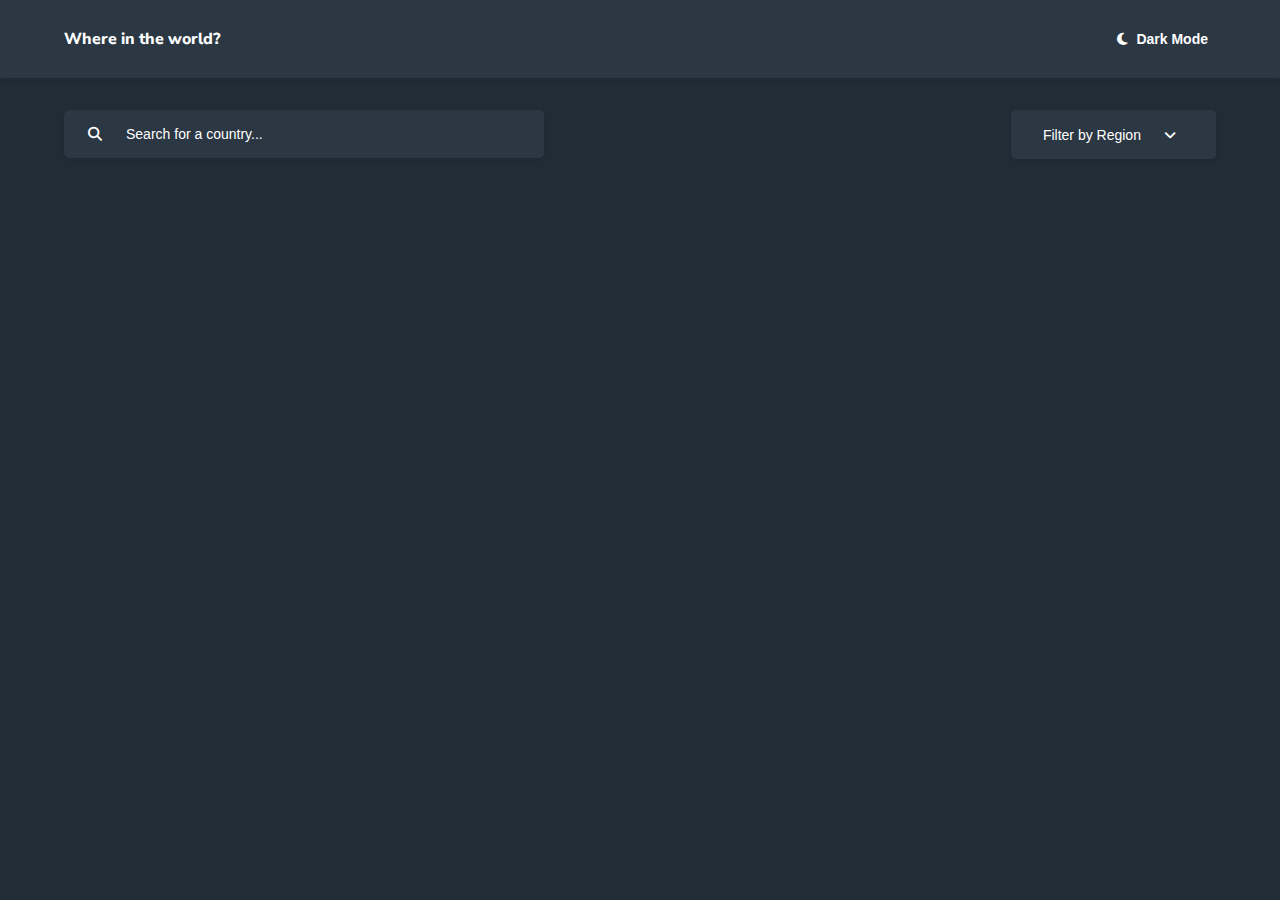
==== index.html @ b2b348e2 "perfected the ui" ====
<!DOCTYPE html>
<html lang="en">
<head>
    <meta charset="UTF-8">
    <meta http-equiv="X-UA-Compatible" content="IE=edge">
    <meta name="viewport" content="width=device-width, initial-scale=1.0">
    <link rel="stylesheet" href="https://cdnjs.cloudflare.com/ajax/libs/font-awesome/6.1.1/css/all.min.css">
    <link rel="stylesheet" href="./styles/rest_countries.css">
    <title>rest-countries-api-with-color-theme-switcher</title>
</head>
<body>

    <nav>
        <h2>Where in the world?</h2>
        <div class="switch-mode">
            <!-- <button type="button" class="light-btn"><i class="fa-regular fa-sun"></i>Light Mode</button> -->
            <button type="button" class="light-btn" ><i class=" fa-solid fa-moon"></i>Dark Mode</button>
        </div>
    </nav>

    <main>
        
        <section class="search-filter">

            <div class="search-wrapper">

                <i  class=" fa-solid fa-magnifying-glass"></i>

                <input type="search" placeholder="Search for a country..." class="search-for-country" value=""/>

            </div>

            <div class="filter-wrap">

                <button type="menu" id="filter_button">Filter by Region <i class="fa-solid fa-angle-down"></i></button>

                <ul class="regions">

                    <li><a id="africa">Africa</a></li>
                    <li><a id="america">America</a></li>
                    <li><a id="asia">Asia</a></li>
                    <li><a id="europe">Europe</a></li>
                    <li><a id="oceania">Oceania</a></li>

                </ul>

            </div>

        </section>

        <article class="card-container">

            <div id="card-wrap">

                <!-- <a href="./country.html" class="card">
                    <div class="card-flag">

                        <img src="" alt="country's flag" class="" />
            
                    </div>

                    <div class="country-details">

                        <h4>Germany</h4>
                        <p><strong>Population</strong>: 222222</p>
                        <p><strong>Region</strong>: </p>
                        <p><strong>Capital</strong>: </p>
                    </div>
                </a> -->
                
            </div>
        </article>
    </main>
    <script src="./js/script.js"></script>
    <script src="./js/light-mode.js"></script>
</body>
</html>
---- styles/rest_countries.css ----
@import url('https://fonts.googleapis.com/css2?family=Nunito+Sans:opsz,wght@6..12,300;6..12,600;6..12,800&display=swap');
*{
    padding: 0;
    margin: 0;
    box-sizing: border-box;
}

button{
    cursor: pointer;
    font-size: 14px;
}

body{
    font-size:14px;
    font-weight: 300;
    font-family: 'Nunito Sans', sans-serif;
    color: var(--White);
    background-color: #202d36;

    /* background-color: var(--VeryLightGray);
    color: var(--VeryDarkBlueLm); */

   
}

/* Light MODE  */

body.light{
    background-color:var(--VeryLightGray);
    color:var(--VeryDarkBlueLm) !important;
}

body.light .back-btn, body.light .border-btns a, body.light .back-btn i{
    background-color:var(--White);
    color: var(--VeryDarkBlueLm)!important;
}


body.light ::placeholder,
body.light .search-wrapper, 
body.light .search-wrapper input,
body.light nav, body.light button,
body.light .regions li a,
body.light .search-wrapper i, 
body.light .card, body.light #filter_button, 
body.light .regions {
    background-color: var(--White);
}

body.light .light-btn, body.light i,
body.light .card, body.light #filter_button,
body.light .search-wrapper, body.light .regions,
body.light .regions li a{
    color: var(--VeryDarkBlueLm)!important;
}

body.light ::placeholder, 
body.light .search-wrapper i,
body.light .search-wrapper input{
    color: var(--DarkGray) !important;

}


body.light #filter_button i{
    color:var(--VeryDarkBlueLm);
}

body.light main{
    
}



/* -------------------------------------- */

:root{
    --DarkBlue: hsl(209, 23%, 22%); /*(Dark Mode Elments) */
    --VeryDarkBlue: hsl(207, 26%, 17%); /* (Dark Mode Background) */
    --VeryDarkBlueLm: hsl(200, 15%, 8%); /* (Light Mode Text) */
    --DarkGray: hsl(0, 0%, 52%); /*(Light Mode Input) */
    --VeryLightGray: hsl(0, 0%, 98%); /* (Light Mode Background) */
    --White: hsl(0, 0%, 100%); /* (Dark Mode Text & Light Mode Elements)*/
}

a{
    /* color: var(--VeryDarkBlueLm); */

    text-decoration: none;
    box-shadow: 0 .125rem .25rem rgba(0,0,0,.075);
    background-color: var(--DarkBlue);

    /* background-color: var(--White); */
    border-radius: 3px;
}

/* .light-btn i{
    background-color: var(--White);
    color: var(--DarkBlue);
} */

a, i, .light-btn, .search-wrapper input, #filter_button, ::placeholder, .card, .regions li{
    color:var(--White);
}


nav{
    padding: 1rem 5%;
    margin:0 0 2rem;
    align-items: center;
}

nav, .search-wrapper, #filter_button, .regions, .card{
    background-color: #2b3743;
    /* background-color: var(--White); */
    box-shadow: 0 .125rem .25rem rgba(0, 0, 0, .075);
}

nav, .search-filter,#card-wrap, .main-container{
    display: flex;
    justify-content: space-between;
}

nav h2{
    font-weight: 800;
    font-size: 1rem;
}

i{
    /* color: var(--VeryDarkBlueLm); */

    font-weight: 600;
    background-color: transparent;
    padding: .5rem;
    border: none;
}

.light-btn{
    /* color: var(--VeryDarkBlueLm); */
    padding: .5rem;
    font-weight: 600;
    border: none;
    background-color: transparent;
}

main{
    width: 90%;
    margin: 2rem auto;
}

.search-filter{
    align-items: flex-start;
    margin-bottom: 2rem;
}

.search-wrapper{
    width: 480px;
    border-radius: 6px;
    display: flex;
    align-items: center;

}

.search-wrapper i{
    padding-left: 1.5rem;
}

.filter-wrap{
    position: relative;
    z-index: 1;
}

.filter-wrap:hover .regions{
    display: block;
}

.search-wrapper input, #filter_button{
    background-color: #2b3743;

    /* background-color: var(--White); */
    padding: 1rem;
    outline: none;
    border: none;
    border-radius:0 5px 5px 0;
    font-size: 14px;
    width: inherit;

}
/* 
LM
::placeholder, .search-wrapper input, .search-wrapper i{
    color: var(--DarkGray);
} */

/* #filter_button i{
    color: var(--VeryDarkBlueLm);
} */
/*  */

#filter_button, .regions li{
   
    /* color: var(--VeryDarkBlueLm); */
    border-radius: 5px;
}

#filter_button{
    margin-bottom: 0.4rem;
    padding: 0.6rem 2rem;
}

#filter_button i{
    padding-left: 1.2rem;
}


.regions{
    list-style-type: none;
    padding: 0.7rem 0;
    position: absolute;
    display: none;
    width: -webkit-fill-available;
    cursor: pointer;
    border-radius: 5px;
}


.regions li{
    padding:.5rem 1rem;
}

.regions li a{
    box-shadow: none;
    font-size: 14px;
}

#card-wrap{
    flex-wrap: wrap;
}

.card{
    border-radius: 5px;
    width: 22%;
    cursor: pointer;
    margin-bottom: 2.5rem;
}

.back-btn, .card{
    /* box-shadow: rgba(50, 50, 93, 0.25) 0px 6px 12px -2px, rgba(0, 0, 0, 0.3) 0px 3px 7px -3px; */
    box-shadow: rgba(0, 0, 0, 0.24) 0px 3px 8px;

}

.card-flag{
    width: 100%;
}

.card-flag img{
    width: inherit;
    height: 150px;
    vertical-align: middle;
    border-radius: 5px 5px 0 0;
}

.country-details{
    padding: 1.5rem 1rem 2rem;
    text-align: left;
}

.country-details h4{
    font-weight: 800;
    margin-bottom: 1.2rem;
}

.country-details p{
    font-size: 14px;
    font-weight: 300;
    padding-bottom: .5rem;
}

.country-details strong{
    font-weight: 600;
}


/* Styles for country.html */

.details-main{
    margin-top: 4rem;
}

.back-btn{
    padding: .5rem 2rem;
}

.main-container{
    align-items: center;
    margin-top: 3rem;
}

.big-flag-container{
    width: 42%;
    height: 310px;
    border: 2px double transparent;
}

.big-flag-container img{
    width: 100%;
}

.country-summary{
    text-align: left;
    width: 45%;
  
}

.country-summary h3{
    padding-left: 1rem;
    font-size: 1.6rem;
    padding-bottom: 1.2rem;
}

.border-cs{
    padding-left: 1rem;
    align-items: center;
}
.border-cs p{
    margin-bottom: .5rem;
}

.c-text, .border-cs, .border-btns{
    display: inline-flex;
}

.c-text{
    justify-content: space-between;
    width: -webkit-fill-available;
    padding-bottom: 1.2rem;
}

.border-btns{
    padding-left: 0.5rem;
    flex-wrap: wrap;
    /* align-items: center; */
}

.border-btns a{
    padding: .4rem 1.5rem;
    margin-right: .5rem;
    margin-bottom: .5rem;
    font-size: 14px;
}


/* Tablet view */

@media (max-width: 800px) {
    .light-btn, .dark-btn{
        padding: .3rem;
    }

    .search-filter{
        flex-wrap: wrap;
    }

    .search-wrapper{
        width: auto;
        margin-bottom: 2rem;
    }

    .card{
        width: 30%;
    }

    .main-container{
        flex-direction: column;
    }

    .big-flag-container, .country-summary{
        width: 65%;
    }


}

@media (min-width: 481px) and (max-width: 600px){
    .card{
        width: 43%;
    }
}

@media (max-width: 481px){

    *{
        font-size: 14px;
    }

    nav{
        justify-content: space-between;
    
    }

    .light-btn, .dark-btn{
        font-weight: 300;
    }

    .search-wrapper, .main-container{
        width: 100%;
    }

    .card, .country-summary{
        width: 85%;
    }

    #card-wrap{
        justify-content: center;
    }

    .search-filter{
        flex-direction: column;
        align-items: flex-start;
    }

    /* Country.html */
    

    .main-container, .country-summary, .c-text{
        flex-direction: column;
    }

    .country-summary{
        margin-top: 3.2rem;
    }

    .country-summary h3, .p1, .p2, .border-cs, .border-btns{
        padding-left: 0;
    }

    .big-flag-container{
        width: inherit;
    }

    .border-cs{
        display: block;
    }

    .border-cs p{
        margin-bottom: 1.5rem;
    }
    /*  */
}
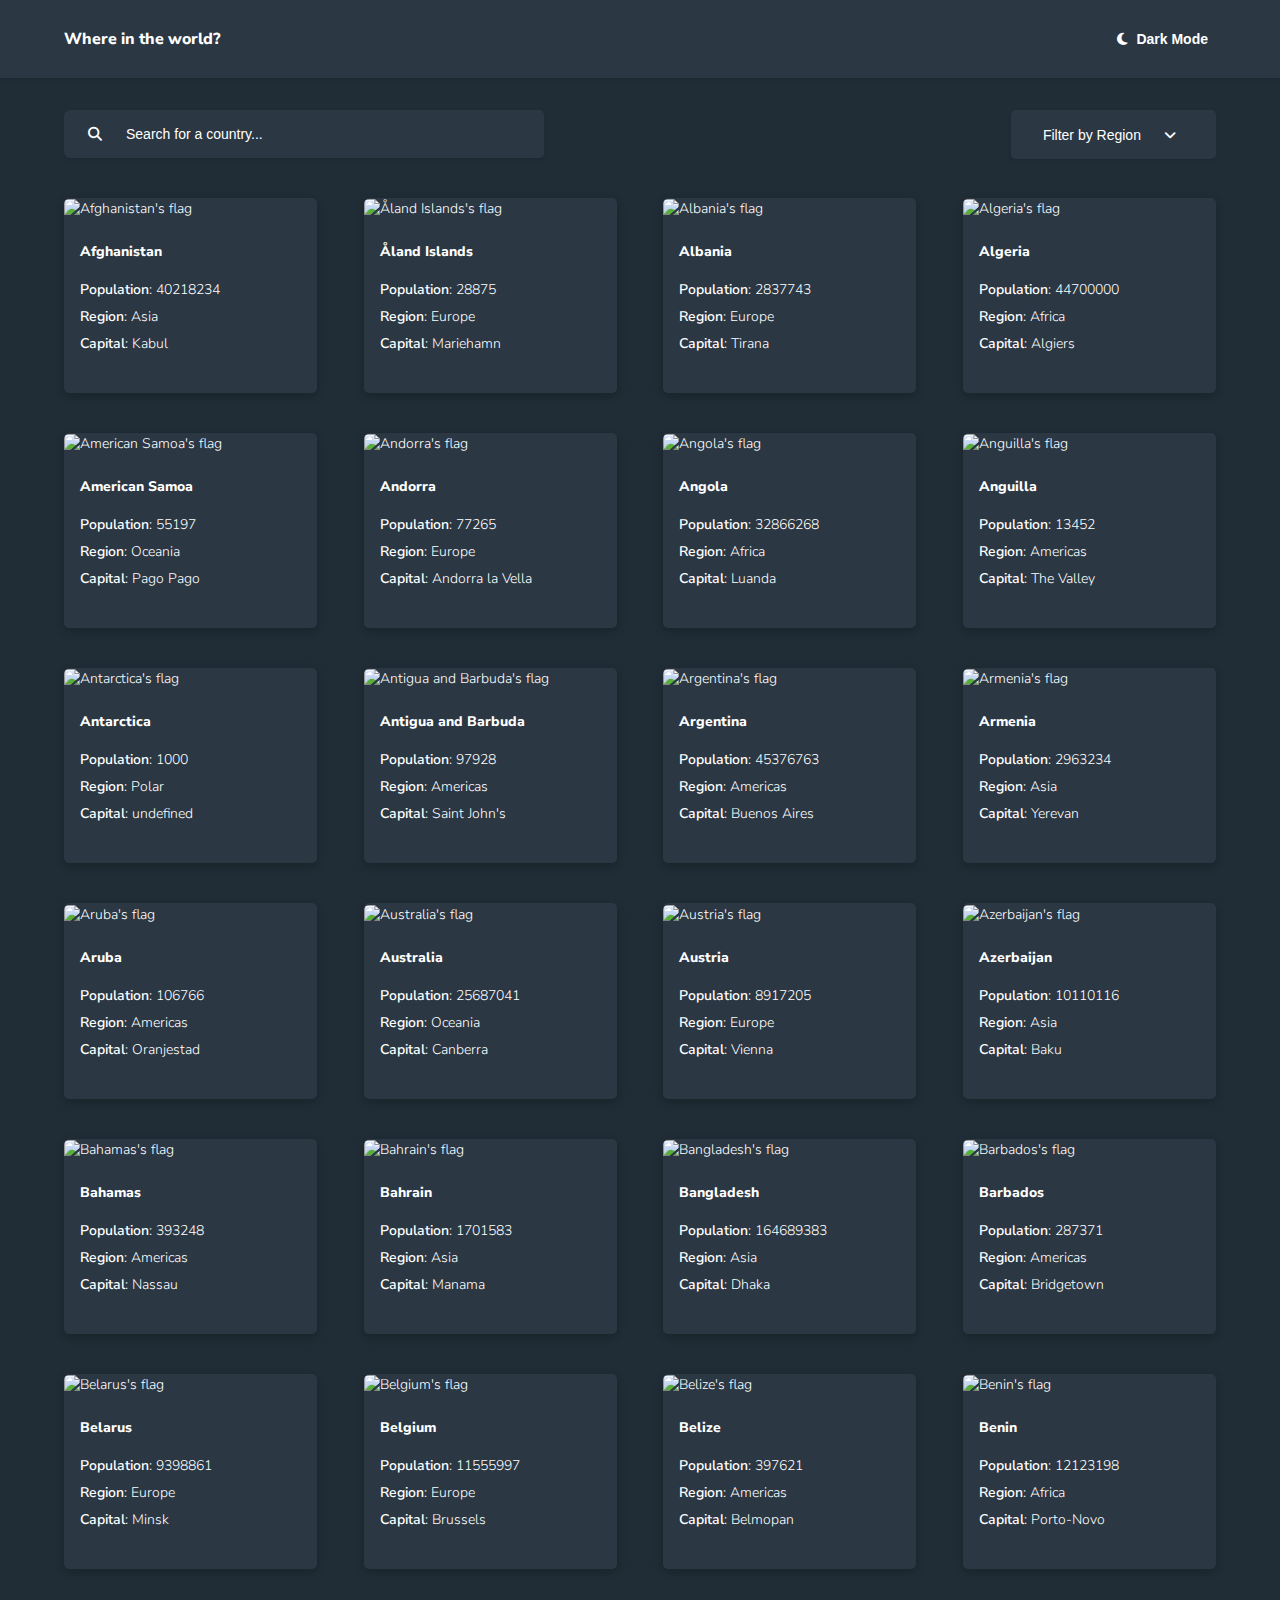
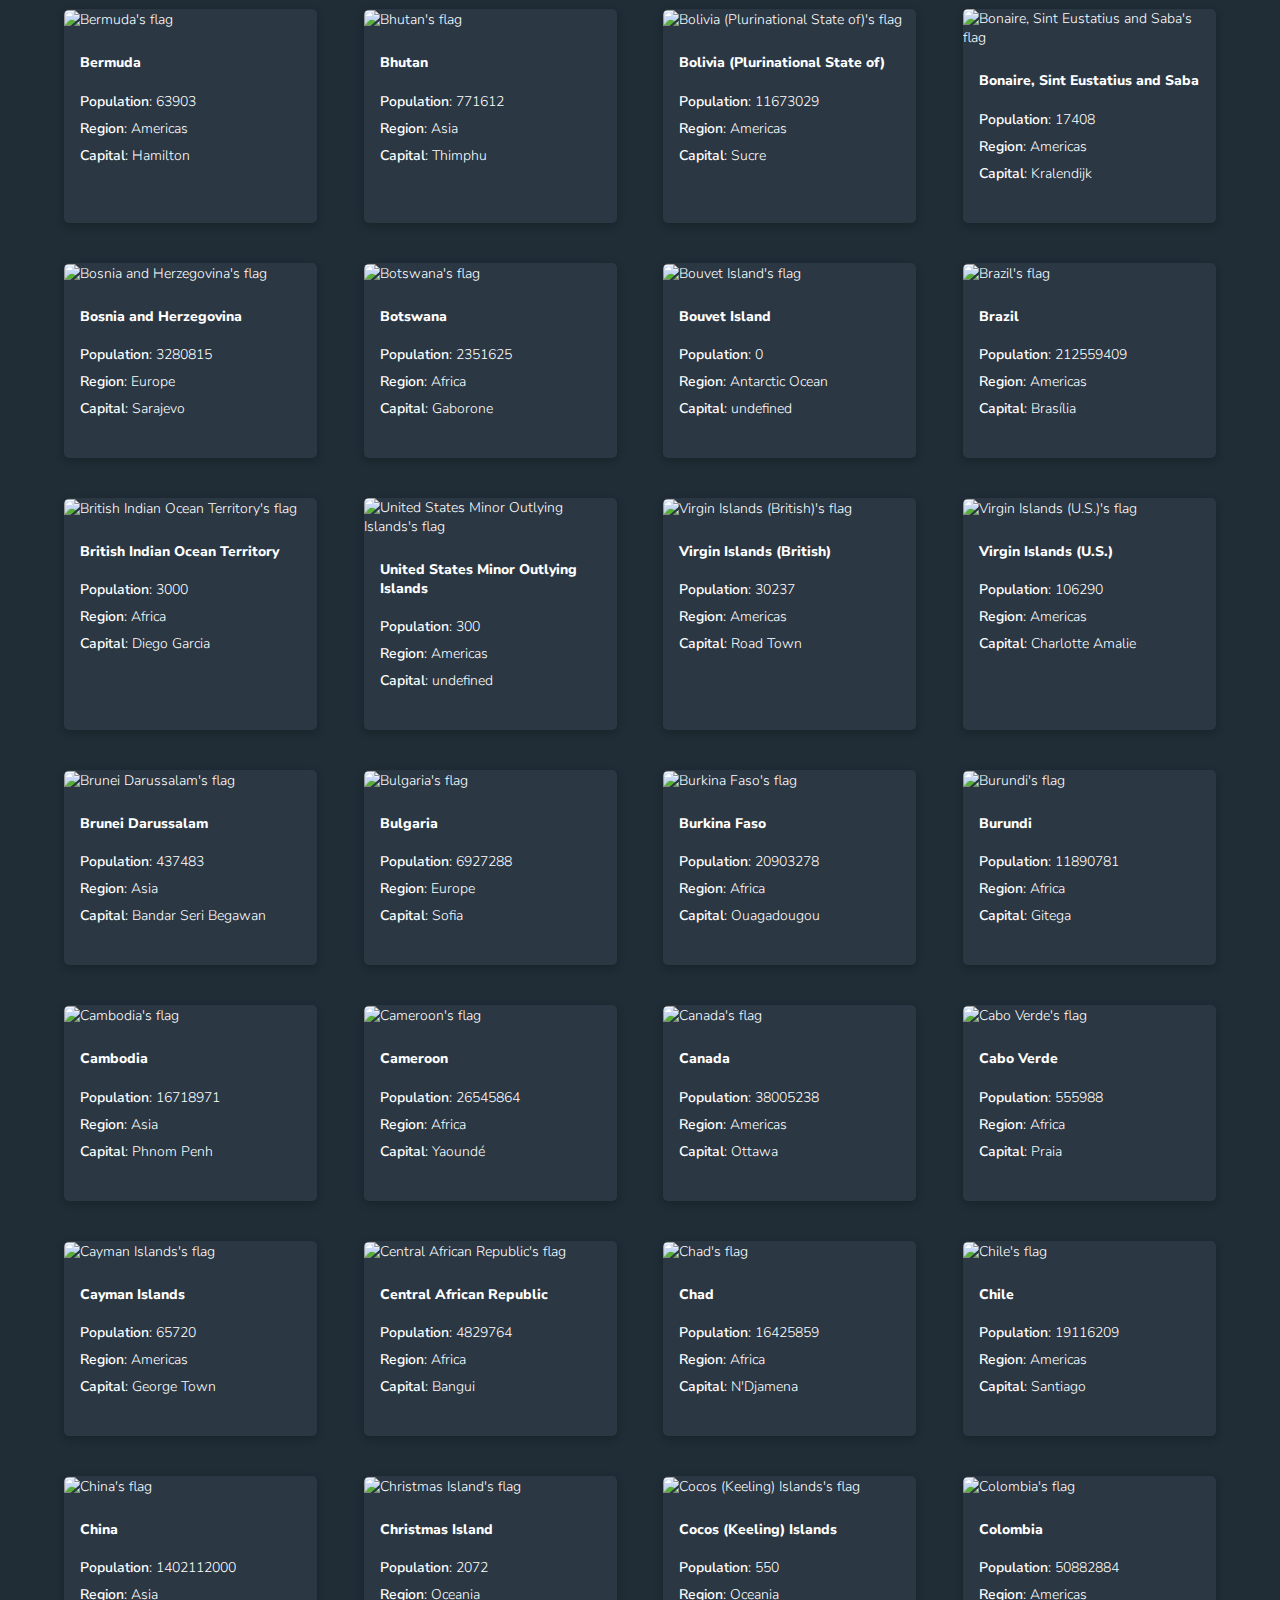
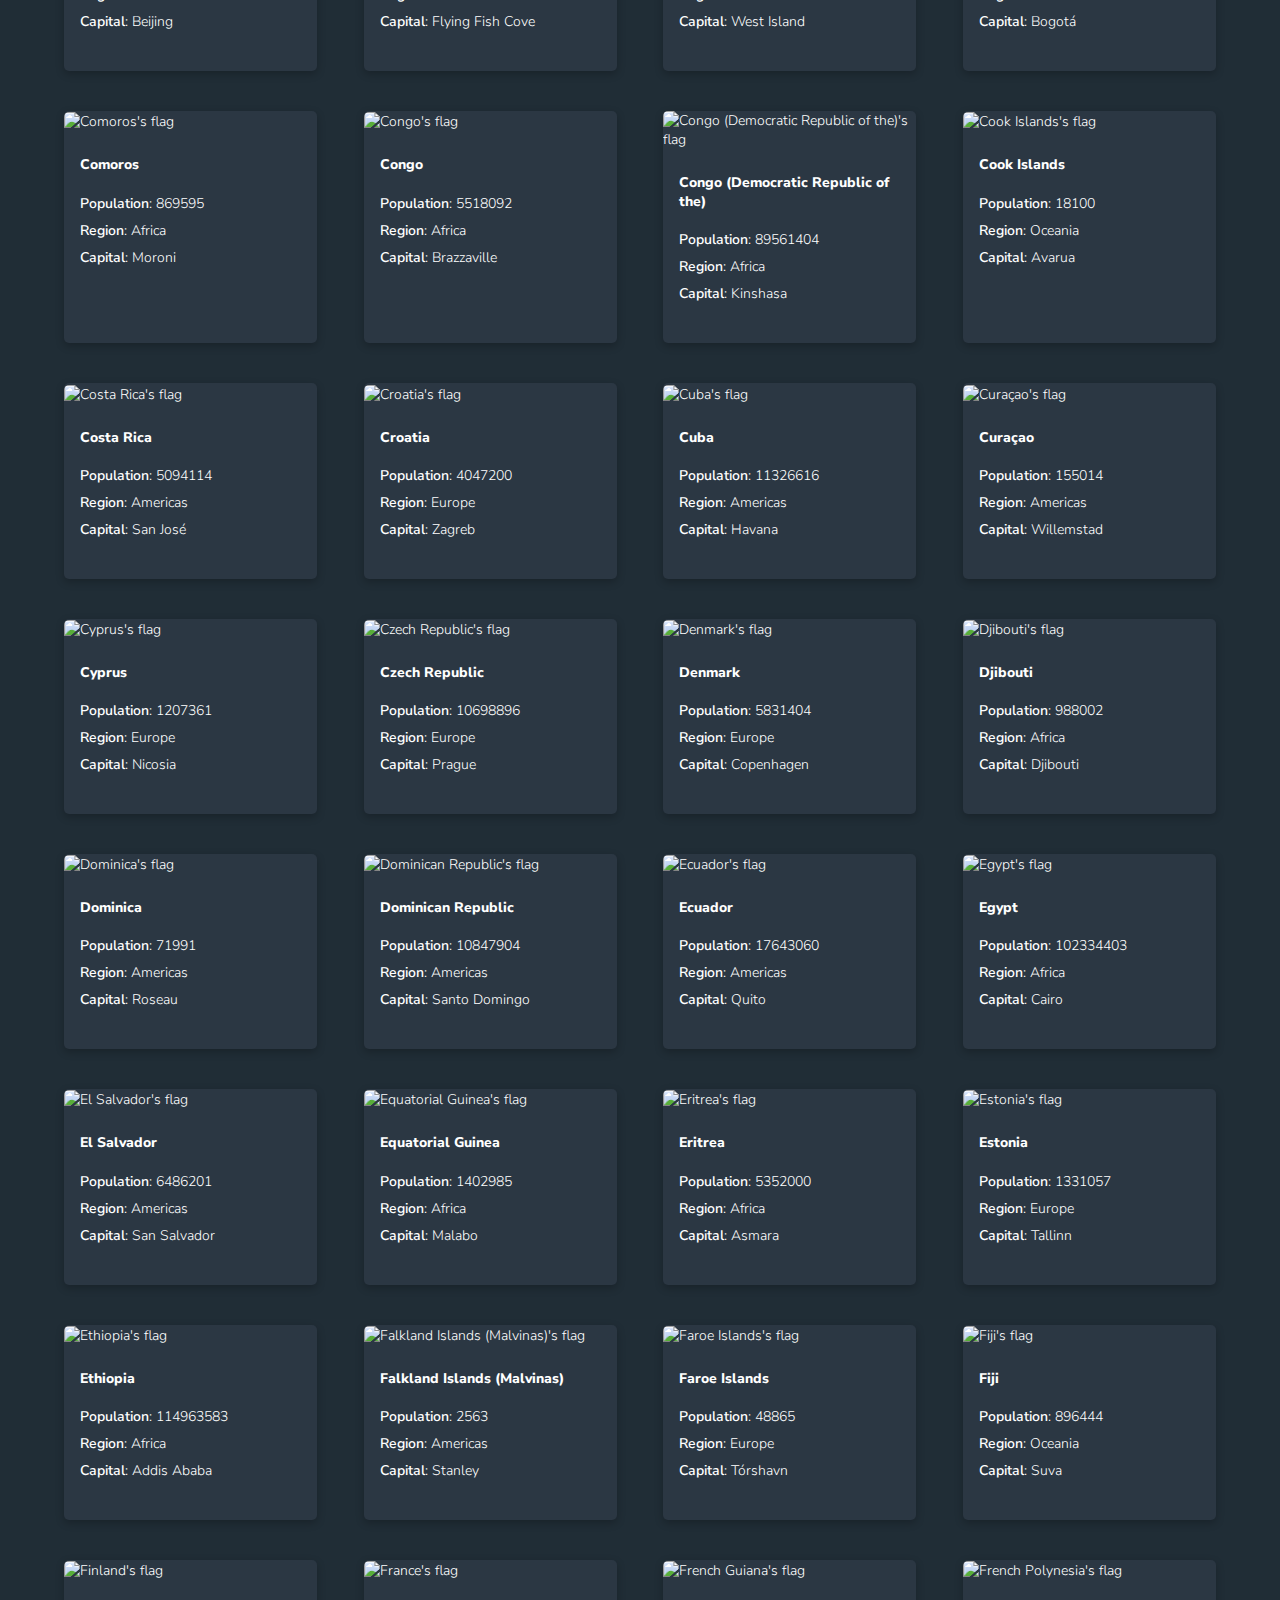
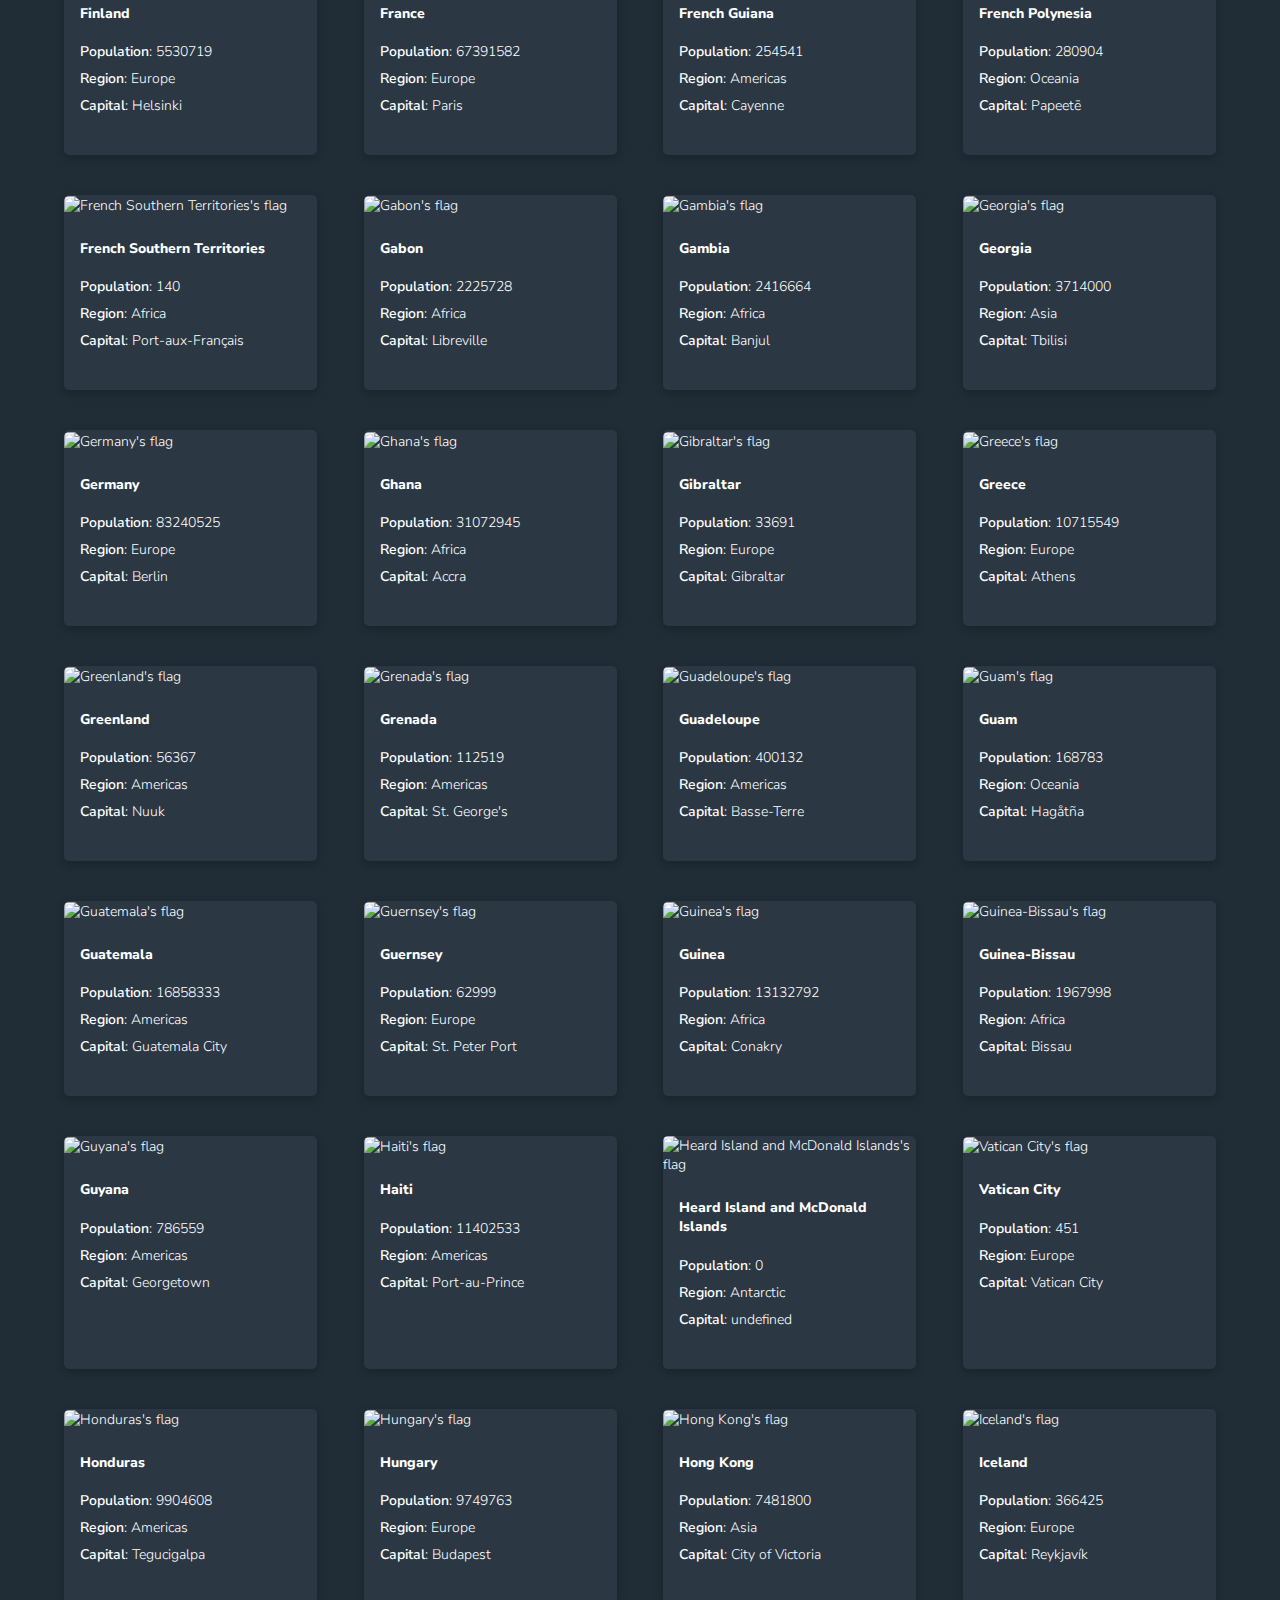
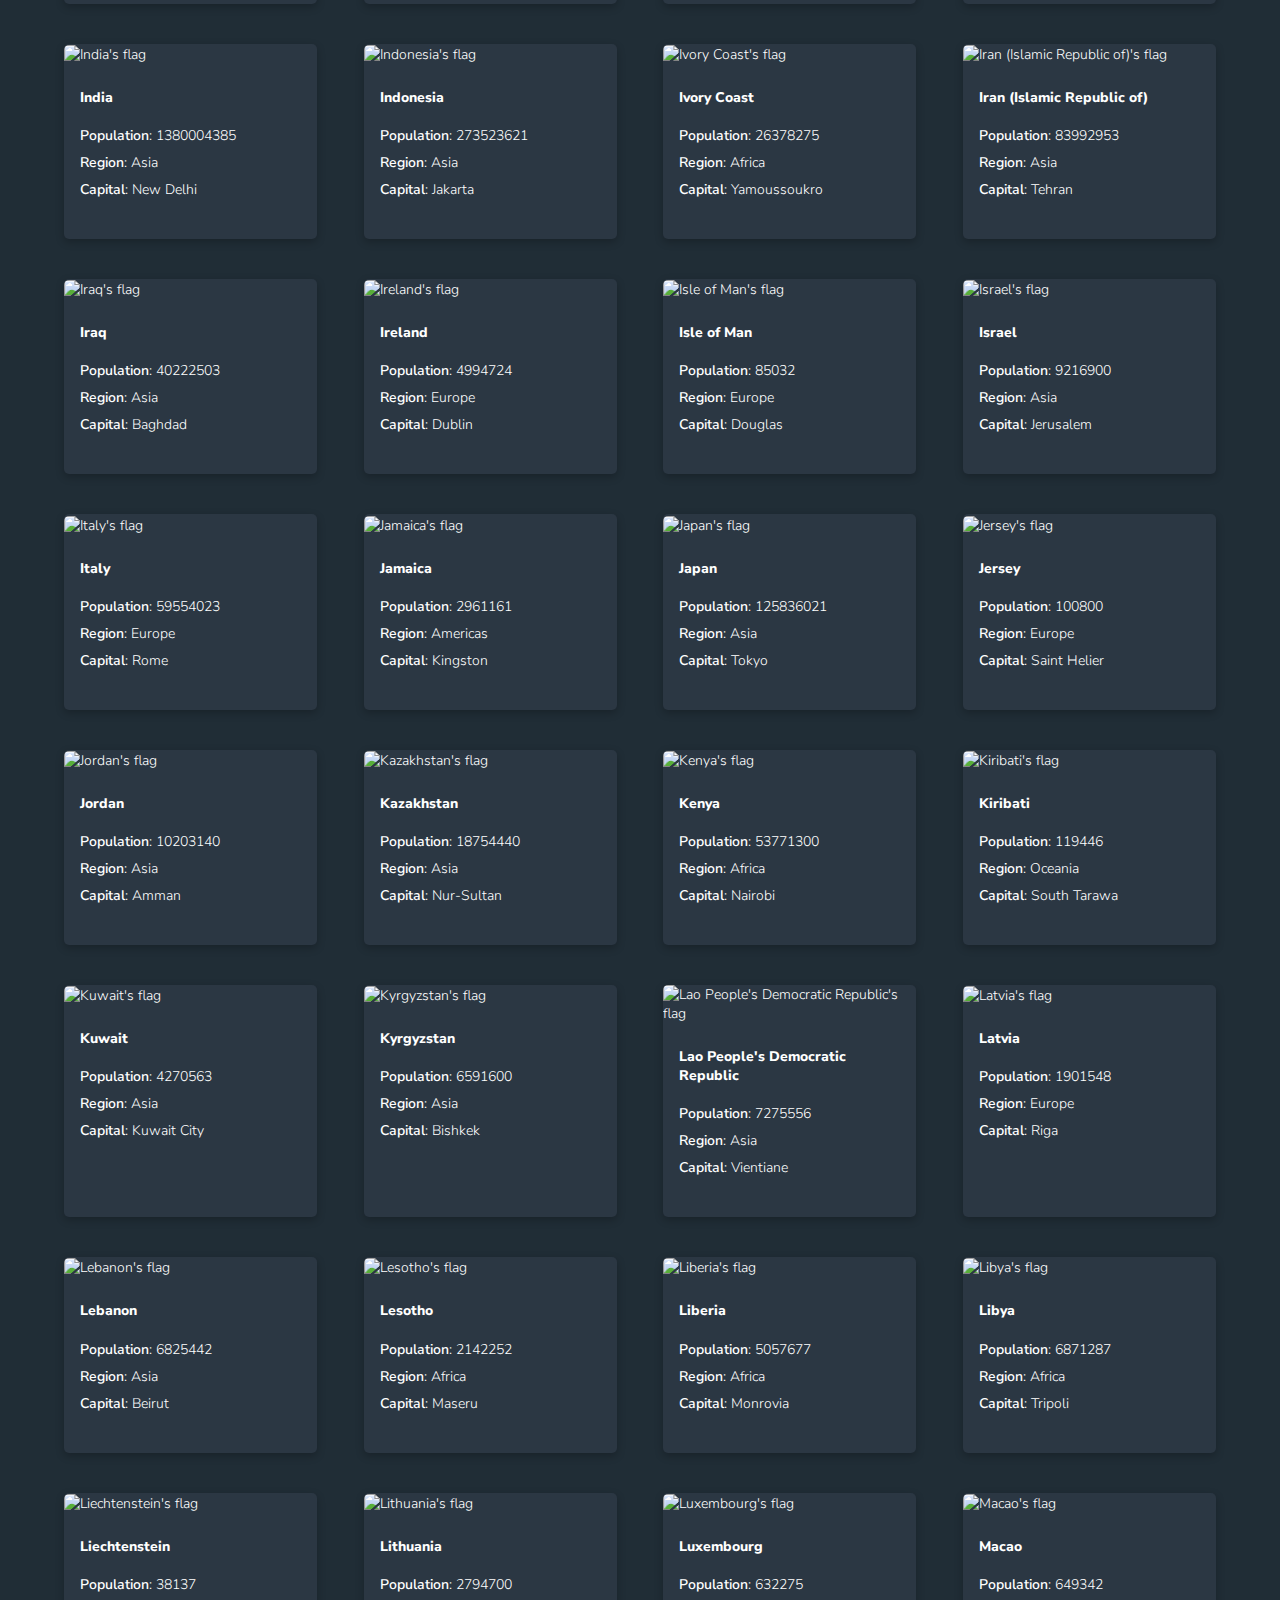
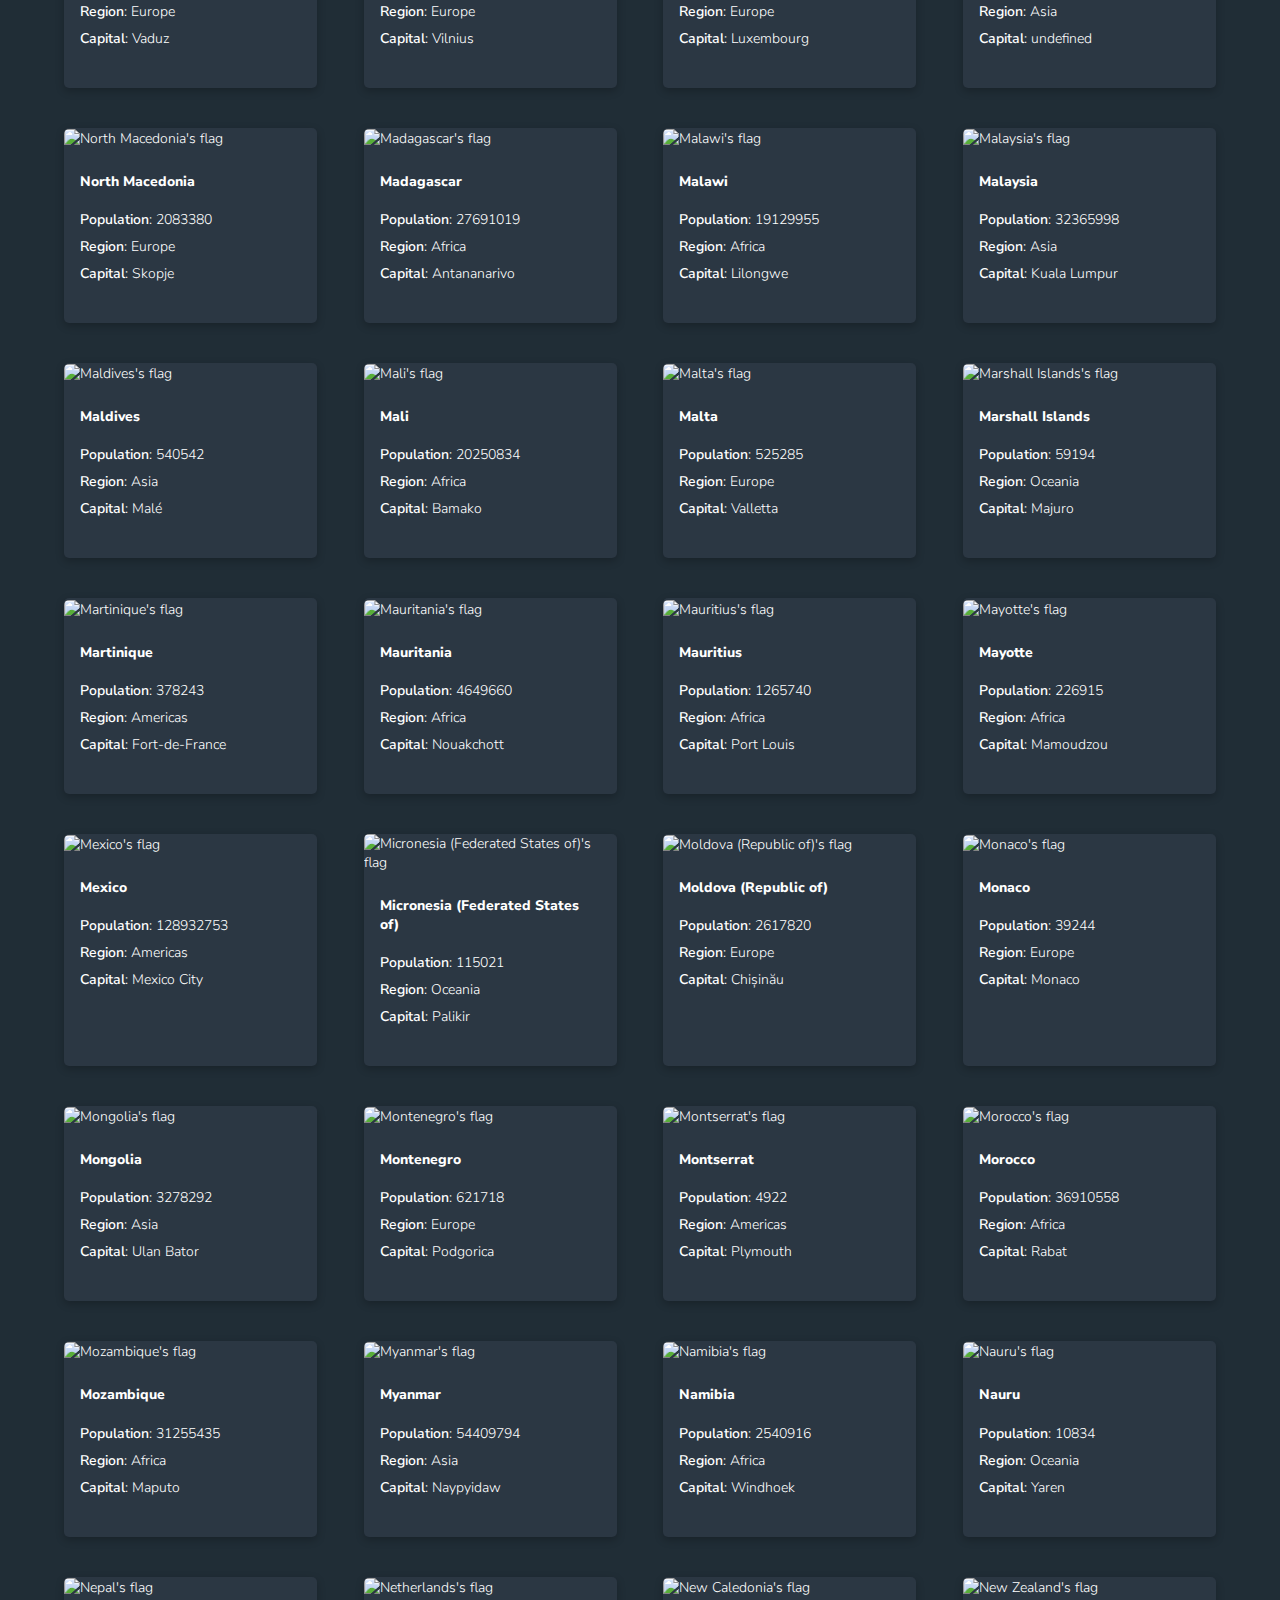
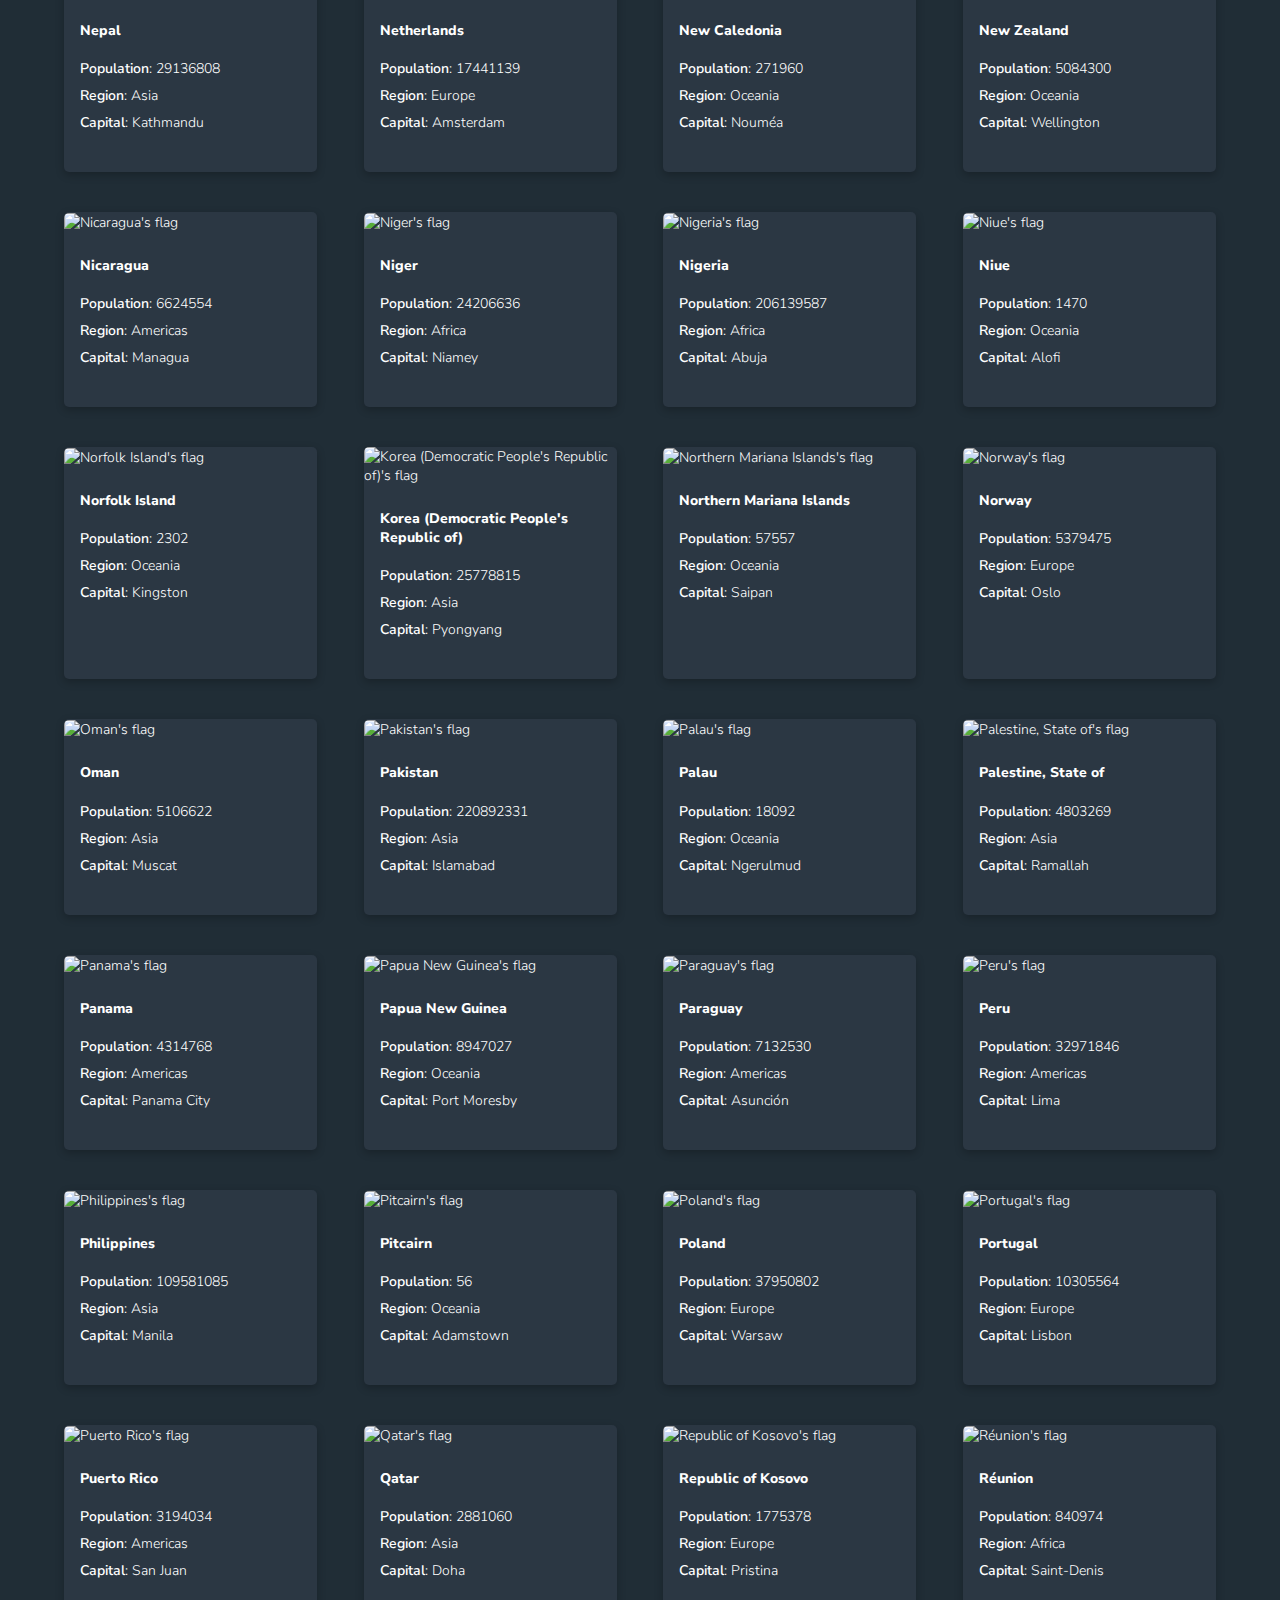
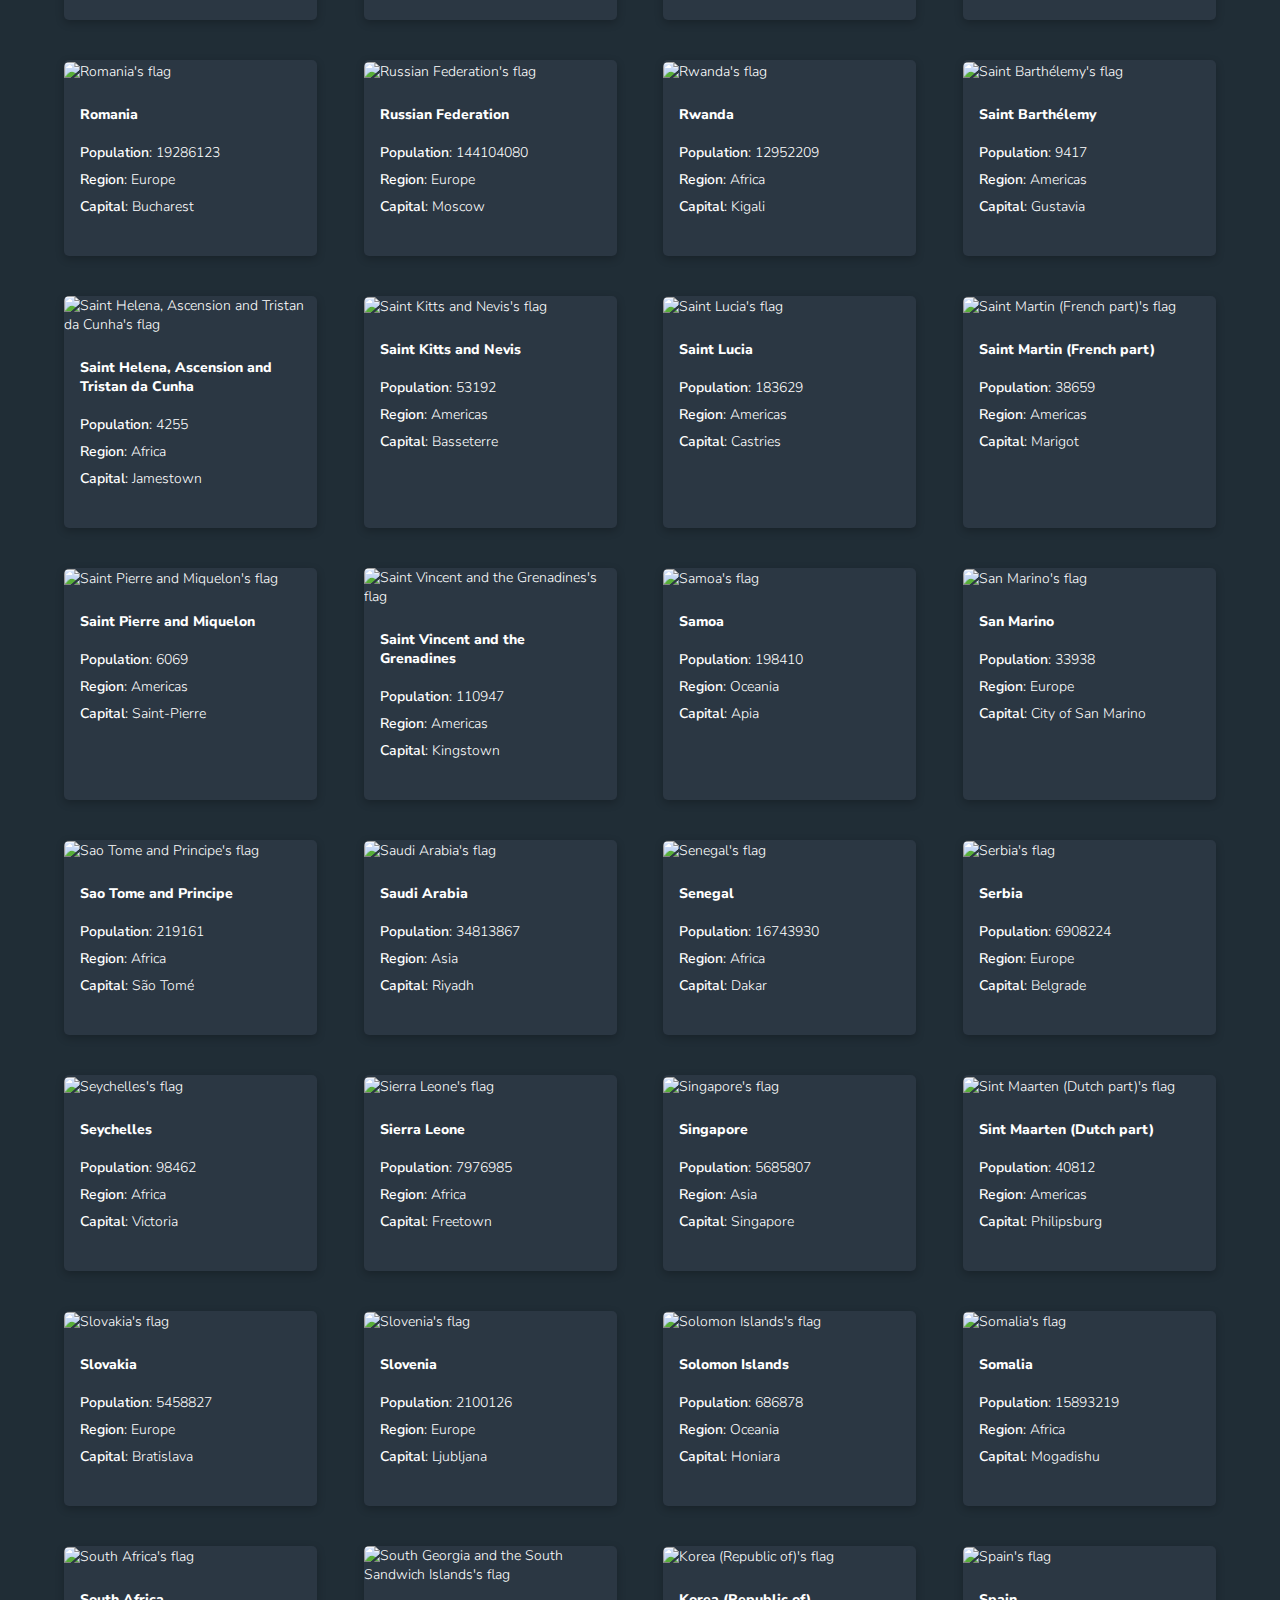
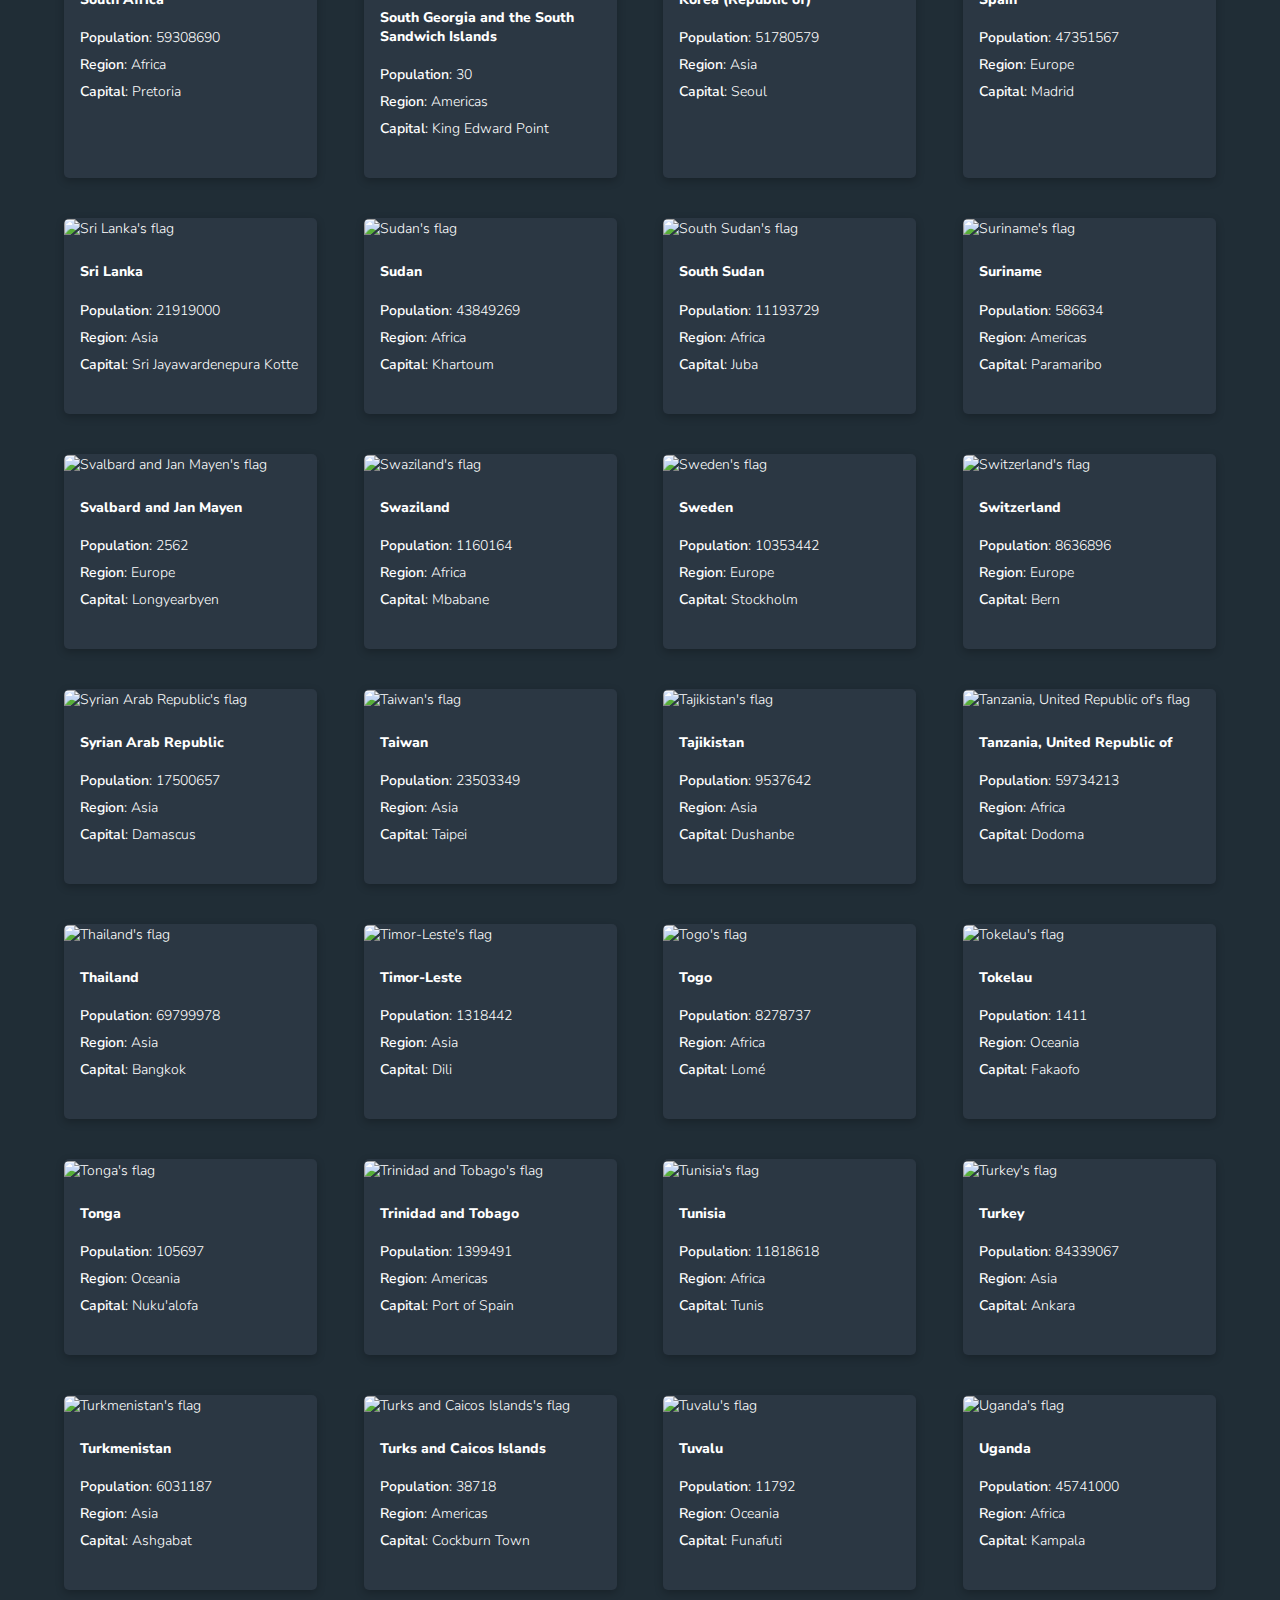
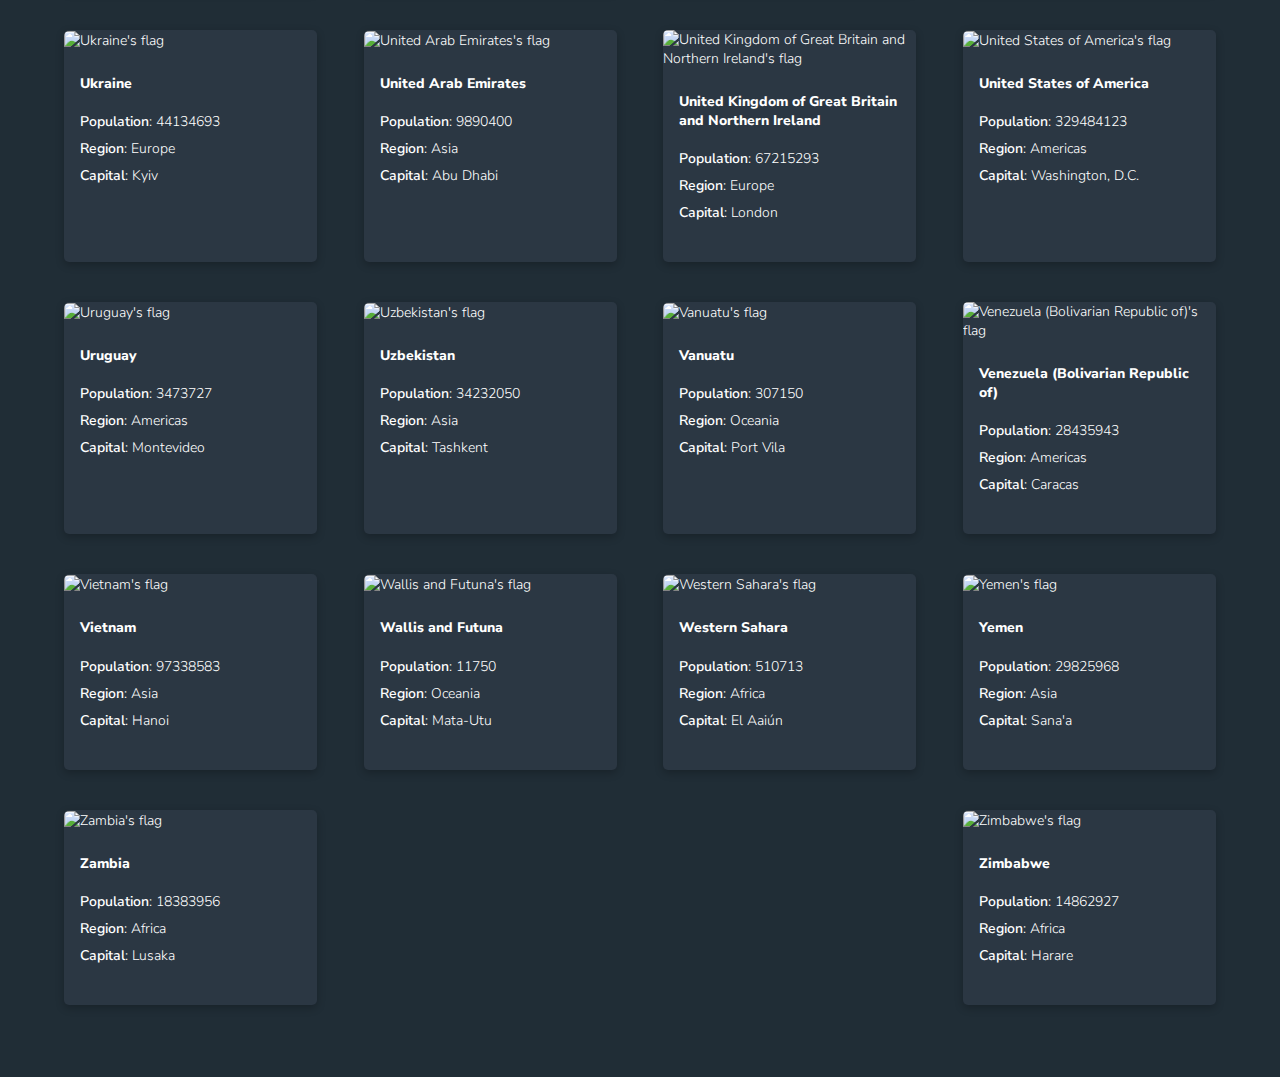
==== commit 2b83ea46: "added the region functions" ====
--- a/index.html
+++ b/index.html
@@ -52,21 +52,7 @@
 
             <div id="card-wrap">
 
-                <!-- <a href="./country.html" class="card">
-                    <div class="card-flag">
-
-                        <img src="" alt="country's flag" class="" />
-            
-                    </div>
-
-                    <div class="country-details">
-
-                        <h4>Germany</h4>
-                        <p><strong>Population</strong>: 222222</p>
-                        <p><strong>Region</strong>: </p>
-                        <p><strong>Capital</strong>: </p>
-                    </div>
-                </a> -->
+        
                 
             </div>
         </article>
